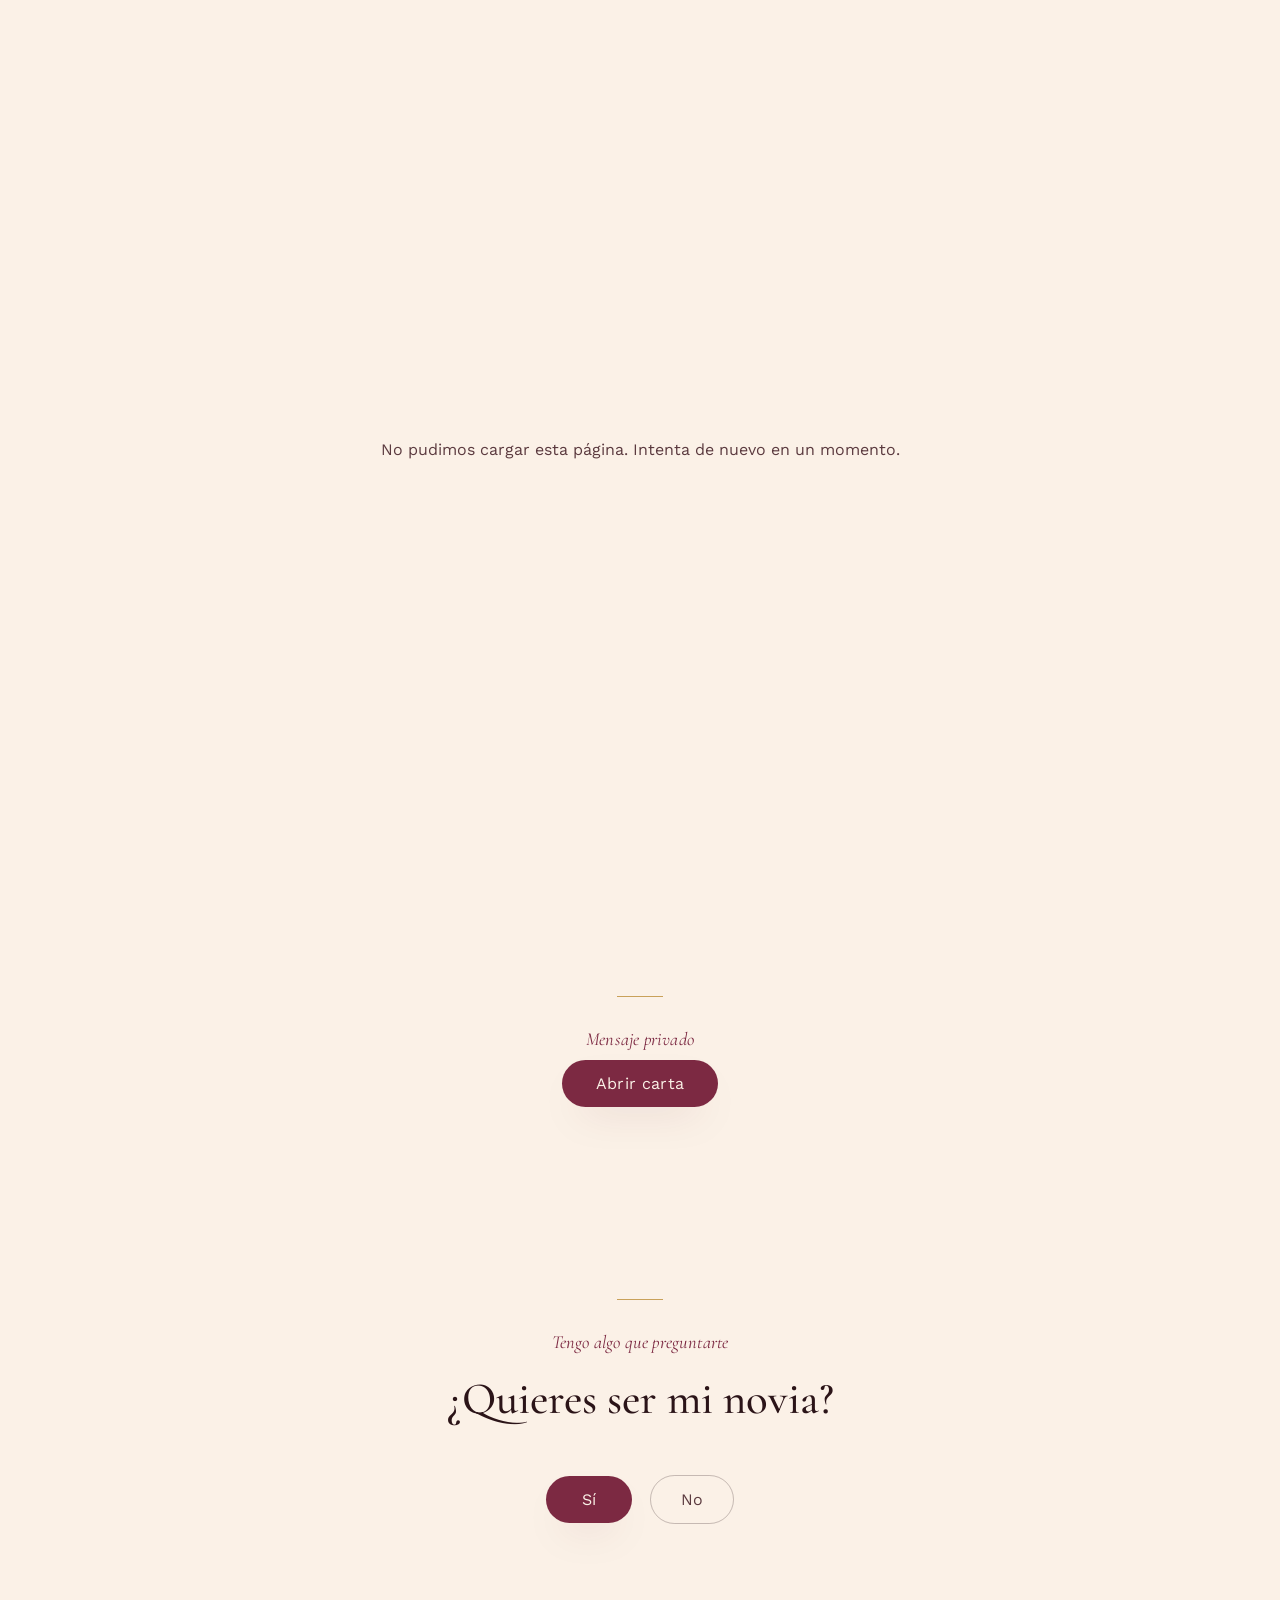
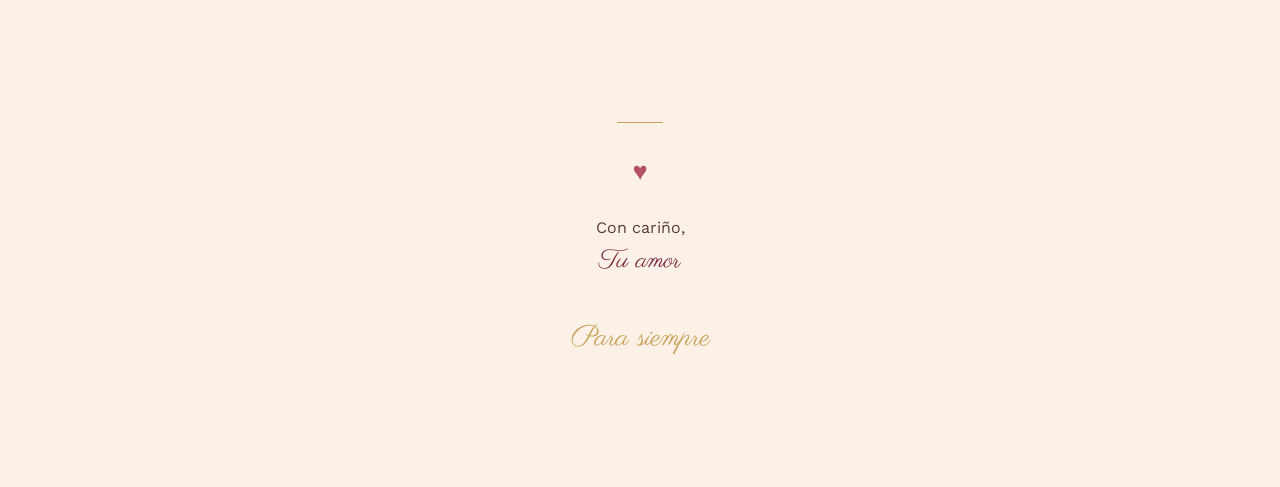
==== public/index.html @ e2615f77 "Primera versión de la página de amor" ====
<!DOCTYPE html>
<html lang="es">
<head>
<meta charset="UTF-8">
<meta name="viewport" content="width=device-width, initial-scale=1, viewport-fit=cover">
<meta name="robots" content="noindex, nofollow">
<title>Para ti</title>
<meta name="description" content="Un regalo hecho con amor.">
<link rel="preconnect" href="https://fonts.googleapis.com">
<link rel="preconnect" href="https://fonts.gstatic.com" crossorigin>
<link href="https://fonts.googleapis.com/css2?family=Cormorant+Garamond:ital,wght@0,400;0,500;0,600;1,500&family=Parisienne&family=Work+Sans:wght@300;400;500;600&display=swap" rel="stylesheet">
<link rel="stylesheet" href="css/style.css">
</head>
<body>

<canvas id="petals-canvas" aria-hidden="true"></canvas>
<canvas id="confetti-canvas" aria-hidden="true"></canvas>

<button id="music-toggle" class="music-toggle" aria-label="Activar música" aria-pressed="false">
  <span class="music-icon">♪</span>
</button>

<div id="loading-screen" class="loading-screen">
  <div class="loading-heart">♥</div>
</div>

<main id="app" class="app" hidden>

  <!-- HERO / SOBRE -->
  <section id="section-hero" class="hero">
    <div class="hero-decor" aria-hidden="true">
      <span class="hero-heart h1">♥</span>
      <span class="hero-heart h2">♥</span>
      <span class="hero-heart h3">♥</span>
    </div>
    <p class="hero-eyebrow" id="hero-greeting">Un regalo para ti</p>
    <h1 class="hero-names">
      <span id="hero-name-love">—</span><span class="amp">&amp;</span><span id="hero-name-you">—</span>
    </h1>
    <button id="envelope-btn" class="envelope" aria-label="Abrir sobre">
      <span class="envelope-body">
        <span class="envelope-flap"></span>
        <span class="envelope-heart">♥</span>
      </span>
      <span class="envelope-label">Toca para abrir</span>
    </button>
  </section>

  <!-- contenido revelado tras abrir el sobre -->
  <div id="reveal-content" class="reveal-content">

    <!-- VIDEO -->
    <section id="section-video" class="section section-video" hidden>
      <div class="section-inner">
        <p class="section-kicker">Nuestra canción</p>
        <div class="video-frame">
          <iframe id="video-frame" src="" title="Video" frameborder="0"
            allow="accelerometer; autoplay; clipboard-write; encrypted-media; gyroscope; picture-in-picture"
            allowfullscreen loading="lazy"></iframe>
        </div>
      </div>
    </section>

    <!-- CARTA PRIVADA -->
    <section id="section-letter" class="section section-letter">
      <div class="section-inner">
        <p class="section-kicker">Mensaje privado</p>
        <button id="letter-open-btn" class="letter-open-btn">Abrir carta</button>
        <div id="letter-body" class="letter-body" hidden>
          <p id="letter-text" class="letter-text"></p>
          <p class="letter-sign">Con amor,<br><span id="letter-signature">—</span></p>
        </div>
      </div>
    </section>

    <!-- GALERÍA -->
    <section id="section-gallery" class="section section-gallery" hidden>
      <div class="section-inner">
        <p class="section-kicker">Nuestros momentos</p>
        <div id="gallery-track" class="gallery-track"></div>
        <div class="gallery-controls">
          <button id="gallery-prev" class="gallery-nav" aria-label="Anterior">‹</button>
          <div id="gallery-dots" class="gallery-dots"></div>
          <button id="gallery-next" class="gallery-nav" aria-label="Siguiente">›</button>
        </div>
      </div>
    </section>

    <!-- LO QUE AMO DE TI -->
    <section id="section-lovelist" class="section section-lovelist" hidden>
      <div class="section-inner">
        <p class="section-kicker">Lo que más amo de <span id="lovelist-name">ti</span></p>
        <ul id="lovelist-items" class="lovelist-items"></ul>
      </div>
    </section>

    <!-- NUESTRO LUGAR -->
    <section id="section-place" class="section section-place" hidden>
      <div class="section-inner section-inner--split">
        <div class="place-text">
          <p class="section-kicker">Dónde empezó todo</p>
          <h2 id="place-title" class="section-title">Nuestro lugar</h2>
          <p id="place-text"></p>
        </div>
        <div class="place-image-wrap">
          <img id="place-image" class="place-image" alt="" />
        </div>
      </div>
    </section>

    <!-- NUESTRA LISTA -->
    <section id="section-bucketlist" class="section section-bucketlist" hidden>
      <div class="section-inner">
        <p class="section-kicker">Cosas por vivir juntos</p>
        <h2 class="section-title">Nuestra lista</h2>
        <ul id="bucketlist-items" class="bucketlist-items"></ul>
      </div>
    </section>

    <!-- VALES DE AMOR -->
    <section id="section-coupons" class="section section-coupons" hidden>
      <div class="section-inner">
        <p class="section-kicker">Nuestros vales de amor</p>
        <h2 class="section-title">Canjéalos cuando quieras</h2>
        <p class="section-note">Cada uno se puede usar una sola vez.</p>
        <div id="coupons-grid" class="coupons-grid"></div>
      </div>
    </section>

    <!-- RULETA -->
    <section id="section-roulette" class="section section-roulette" hidden>
      <div class="section-inner">
        <p class="section-kicker">Para ti</p>
        <h2 class="section-title">La ruleta tiene una pregunta</h2>
        <p class="section-note">Gira… y responde con el corazón</p>
        <div class="roulette-wrap">
          <div class="roulette-pointer" aria-hidden="true">♥</div>
          <div id="roulette-wheel" class="roulette-wheel"></div>
        </div>
        <button id="roulette-spin" class="btn-primary">Girar</button>
        <p class="roulette-hint">Puedes girar las veces que quieras 😉</p>
      </div>
    </section>

    <!-- CONTADOR DE DÍAS -->
    <section id="section-counter" class="section section-counter" hidden>
      <div class="section-inner">
        <p id="counter-label" class="section-kicker">Llevamos juntos</p>
        <div class="counter-numbers" id="counter-numbers"></div>
      </div>
    </section>

    <!-- LA GRAN PREGUNTA -->
    <section id="section-question" class="section section-question" hidden>
      <div class="section-inner">
        <p class="section-kicker">Tengo algo que preguntarte</p>
        <h2 id="question-text" class="question-text">♥</h2>
        <div class="question-buttons">
          <button id="question-yes" class="btn-primary btn-yes">Sí</button>
          <button id="question-no" class="btn-ghost btn-no">No</button>
        </div>
      </div>
    </section>

    <!-- CIERRE -->
    <section id="section-closing" class="section section-closing" hidden>
      <div class="section-inner">
        <span class="closing-heart" aria-hidden="true">♥</span>
        <p id="closing-text" class="closing-text"></p>
        <p class="closing-sign">Con cariño,<br><span id="closing-signature" class="closing-signature-name">—</span></p>
        <p class="closing-forever">Para siempre</p>
      </div>
    </section>

  </div>
</main>

<!-- MODAL genérico (pregunta / vale canjeado) -->
<div id="modal" class="modal" hidden>
  <div class="modal-card">
    <div id="modal-heart" class="modal-heart">♥</div>
    <h3 id="modal-title" class="modal-title"></h3>
    <p id="modal-text" class="modal-text"></p>
    <button id="modal-close" class="btn-primary">Cerrar</button>
  </div>
</div>

<div id="error-screen" class="error-screen" hidden>
  <p>No pudimos cargar esta página. Intenta de nuevo en un momento.</p>
</div>

<script src="js/sound.js"></script>
<script src="js/main.js"></script>
</body>
</html>
---- public/css/style.css ----
/* ==========================================================
   TOKENS
   ========================================================== */
:root{
  --ink:        #2b1418;
  --ink-soft:   #5b3a3f;
  --paper:      #fbf1e7;
  --paper-deep: #f3e3d3;
  --blush:      #eccdd0;
  --blush-soft: #f4e0e0;
  --wine:       #7c2942;
  --wine-deep:  #591d30;
  --rose:       #b45166;
  --gold:       #c9a15a;
  --gold-soft:  #e6cf9c;

  --font-display: 'Cormorant Garamond', serif;
  --font-script:  'Parisienne', cursive;
  --font-body:    'Work Sans', sans-serif;

  --measure: 42rem;
  --radius: 22px;
  --shadow-soft: 0 18px 40px -20px rgba(89, 29, 48, 0.35);
}

*{ box-sizing: border-box; }
html{ scroll-behavior: smooth; }

body{
  margin:0;
  background: var(--paper);
  color: var(--ink);
  font-family: var(--font-body);
  font-weight: 400;
  line-height: 1.6;
  -webkit-font-smoothing: antialiased;
  overflow-x: hidden;
}

img{ max-width:100%; display:block; }
button{ font-family: inherit; cursor:pointer; }
:focus-visible{ outline: 2px solid var(--wine); outline-offset: 3px; }

@media (prefers-reduced-motion: reduce){
  *{ animation-duration: 0.01ms !important; animation-iteration-count: 1 !important; transition-duration: 0.01ms !important; scroll-behavior: auto !important; }
}

/* ==========================================================
   BACKGROUND CANVASES
   ========================================================== */
#petals-canvas{
  position: fixed; inset:0; width:100%; height:100%;
  z-index: 0; pointer-events:none;
}
#confetti-canvas{
  position: fixed; inset:0; width:100%; height:100%;
  z-index: 60; pointer-events:none;
}

/* ==========================================================
   LOADING
   ========================================================== */
.loading-screen{
  position: fixed; inset:0; z-index: 100;
  display:flex; align-items:center; justify-content:center;
  background: var(--paper);
}
.loading-heart{
  font-size: 2.4rem; color: var(--wine);
  animation: pulse 1.1s ease-in-out infinite;
}
@keyframes pulse{
  0%,100%{ transform: scale(0.85); opacity:.6; }
  50%{ transform: scale(1.05); opacity:1; }
}

/* ==========================================================
   MUSIC TOGGLE
   ========================================================== */
.music-toggle{
  position: fixed; top: 18px; right: 18px; z-index: 70;
  width: 46px; height: 46px; border-radius: 50%;
  border: 1px solid rgba(124,41,66,0.25);
  background: rgba(251,241,231,0.85);
  backdrop-filter: blur(6px);
  color: var(--wine);
  font-size: 1.1rem;
  display:flex; align-items:center; justify-content:center;
  box-shadow: var(--shadow-soft);
  transition: transform .2s ease;
}
.music-toggle:active{ transform: scale(0.92); }
.music-toggle[aria-pressed="true"] .music-icon{ animation: sway 1.6s ease-in-out infinite; }
@keyframes sway{ 0%,100%{ transform: rotate(-8deg);} 50%{ transform: rotate(8deg);} }

/* ==========================================================
   APP / SECTIONS
   ========================================================== */
.app{ position: relative; z-index: 1; }

.section{
  padding: 96px 24px;
  position: relative;
}
.section-inner{
  max-width: var(--measure);
  margin: 0 auto;
}
.section-inner--split{
  max-width: 62rem;
  display:grid;
  gap: 40px;
}
@media (min-width: 760px){
  .section-inner--split{ grid-template-columns: 1.1fr 1fr; align-items:center; }
}

.section-kicker{
  font-family: var(--font-display);
  font-style: italic;
  font-size: 1.15rem;
  color: var(--wine);
  margin: 0 0 6px;
  letter-spacing: .01em;
}
.section-title{
  font-family: var(--font-display);
  font-weight: 500;
  font-size: clamp(2rem, 5vw, 2.8rem);
  margin: 0 0 18px;
  color: var(--ink);
}
.section-note{
  color: var(--ink-soft);
  font-size: .95rem;
  margin-top: -8px;
}

.section::before{
  content:"";
  display:block;
  width: 46px; height: 1px;
  background: var(--gold);
  margin: 0 auto 28px;
}
#section-hero::before{ display:none; }

/* reveal-on-scroll */
.reveal{
  opacity: 0;
  transform: translateY(22px);
  transition: opacity .8s ease, transform .8s ease;
}
.reveal.is-visible{ opacity: 1; transform: none; }

/* ==========================================================
   HERO
   ========================================================== */
.hero{
  min-height: 100svh;
  display:flex; flex-direction:column; align-items:center; justify-content:center;
  text-align:center;
  padding: 40px 24px;
  position: relative;
  background:
    radial-gradient(circle at 30% 20%, var(--blush-soft), transparent 55%),
    radial-gradient(circle at 75% 75%, var(--gold-soft) 0%, transparent 45%),
    var(--paper);
}
.hero-decor{ position:absolute; inset:0; pointer-events:none; overflow:hidden; }
.hero-heart{
  position:absolute; color: var(--rose); opacity:.35;
  animation: floaty 6s ease-in-out infinite;
}
.hero-heart.h1{ top:14%; left:12%; font-size:1.6rem; animation-delay:0s; }
.hero-heart.h2{ top:64%; left:80%; font-size:2.2rem; animation-delay:1.4s; }
.hero-heart.h3{ top:78%; left:18%; font-size:1.2rem; animation-delay:.7s; }
@keyframes floaty{ 0%,100%{ transform: translateY(0);} 50%{ transform: translateY(-16px);} }

.hero-eyebrow{
  font-family: var(--font-script);
  font-size: 1.6rem;
  color: var(--wine);
  margin: 0 0 8px;
}
.hero-names{
  font-family: var(--font-display);
  font-weight: 500;
  font-size: clamp(2.6rem, 10vw, 4.4rem);
  margin: 0 0 56px;
  color: var(--ink);
}
.hero-names .amp{
  font-family: var(--font-script);
  color: var(--rose);
  margin: 0 .18em;
  font-size: .8em;
}

.envelope{
  background:none; border:none; padding:0;
  display:flex; flex-direction:column; align-items:center; gap:16px;
}
.envelope-body{
  position: relative;
  width: 132px; height: 92px;
  background: linear-gradient(180deg, var(--wine), var(--wine-deep));
  border-radius: 8px;
  box-shadow: var(--shadow-soft);
  transition: transform .25s ease;
}
.envelope-flap{
  position:absolute; top:0; left:0; right:0;
  height: 0;
  border-left: 66px solid transparent;
  border-right: 66px solid transparent;
  border-top: 52px solid var(--gold-soft);
  transform-origin: top center;
  transition: transform .5s cubic-bezier(.6,-0.2,.3,1.4);
}
.envelope-heart{
  position:absolute; inset:0;
  display:flex; align-items:center; justify-content:center;
  color: var(--gold-soft);
  font-size: 1.3rem;
  transform: translateY(6px);
}
.envelope:active .envelope-body{ transform: scale(0.96); }
.envelope-label{
  font-size: .8rem;
  letter-spacing: .12em;
  text-transform: uppercase;
  color: var(--ink-soft);
}
.envelope.is-open .envelope-flap{ transform: rotateX(180deg); }
.envelope.is-open .envelope-body{
  animation: envelope-pop .5s ease .15s both;
}
@keyframes envelope-pop{
  0%{ transform: scale(1); }
  40%{ transform: scale(1.08) translateY(-6px); }
  100%{ transform: scale(1) translateY(-4px); opacity: 0; }
}

/* ==========================================================
   VIDEO
   ========================================================== */
.video-frame{
  position: relative; width:100%; padding-top:56.25%;
  border-radius: var(--radius); overflow:hidden; box-shadow: var(--shadow-soft);
}
.video-frame iframe{ position:absolute; inset:0; width:100%; height:100%; border:0; }

/* ==========================================================
   LETTER
   ========================================================== */
.section-letter{ text-align:center; }
.letter-open-btn{
  background: var(--wine); color: var(--paper);
  border:none; border-radius: 999px;
  padding: 14px 34px;
  font-size: 1rem; letter-spacing:.02em;
  box-shadow: var(--shadow-soft);
  transition: transform .2s ease, background .2s ease;
}
.letter-open-btn:active{ transform: scale(0.96); }
.letter-body{
  margin-top: 28px;
  background: #fff;
  border: 1px solid var(--paper-deep);
  border-radius: var(--radius);
  padding: 36px 30px;
  text-align: left;
  box-shadow: var(--shadow-soft);
  animation: unfold .55s ease both;
}
@keyframes unfold{
  from{ opacity:0; transform: scaleY(0.85) translateY(-10px); transform-origin: top; }
  to{ opacity:1; transform: none; }
}
.letter-text{
  font-family: var(--font-display);
  font-size: 1.35rem;
  line-height: 1.7;
  color: var(--ink);
  white-space: pre-line;
}
.letter-sign{
  margin-top: 20px;
  font-family: var(--font-script);
  font-size: 1.4rem;
  color: var(--wine);
}

/* ==========================================================
   GALLERY
   ========================================================== */
.section-gallery{ background: var(--blush-soft); }
.gallery-track{
  display:flex; gap:16px; overflow-x:auto; scroll-snap-type:x mandatory;
  padding-bottom: 8px; -webkit-overflow-scrolling:touch; scrollbar-width:none;
}
.gallery-track::-webkit-scrollbar{ display:none; }
.gallery-slide{
  flex: 0 0 78%; scroll-snap-align:center;
  border-radius: var(--radius); overflow:hidden;
  box-shadow: var(--shadow-soft);
  background:#fff;
}
@media (min-width: 640px){ .gallery-slide{ flex-basis: 52%; } }
.gallery-slide img{ width:100%; height: 340px; object-fit:cover; }
.gallery-caption{
  padding: 12px 16px; font-size:.92rem; color: var(--ink-soft);
  font-style: italic; font-family: var(--font-display);
}
.gallery-controls{
  display:flex; align-items:center; justify-content:center; gap:18px;
  margin-top: 18px;
}
.gallery-nav{
  width: 38px; height:38px; border-radius:50%; border:1px solid var(--wine);
  background:transparent; color:var(--wine); font-size:1.2rem;
}
.gallery-dots{ display:flex; gap:7px; }
.gallery-dot{ width:7px; height:7px; border-radius:50%; background: var(--rose); opacity:.35; }
.gallery-dot.is-active{ opacity:1; }

/* ==========================================================
   LOVE LIST
   ========================================================== */
.lovelist-items{ list-style:none; margin:0; padding:0; display:flex; flex-direction:column; gap:14px; }
.lovelist-items li{
  font-family: var(--font-display); font-size: 1.3rem;
  padding-left: 30px; position:relative; color: var(--ink);
}
.lovelist-items li::before{
  content:"♥"; position:absolute; left:0; top:2px; color:var(--rose); font-size:1rem;
}

/* ==========================================================
   PLACE
   ========================================================== */
.section-place p{ color: var(--ink-soft); }
.place-image-wrap{
  border-radius: var(--radius); overflow:hidden; box-shadow: var(--shadow-soft);
  transform: rotate(-2deg);
}
.place-image{ width:100%; height:300px; object-fit:cover; }

/* ==========================================================
   BUCKET LIST
   ========================================================== */
.section-bucketlist{ background: var(--blush-soft); }
.bucketlist-items{ list-style:none; margin:0; padding:0; }
.bucketlist-items li{
  display:flex; align-items:flex-start; gap:12px;
  padding: 12px 0; border-bottom: 1px solid rgba(124,41,66,0.14);
  font-size: 1.05rem;
}
.bucketlist-items li::before{
  content:"○"; color: var(--wine); flex:0 0 auto; margin-top:1px;
}

/* ==========================================================
   COUPONS
   ========================================================== */
.coupons-grid{
  display:grid; grid-template-columns: repeat(auto-fill, minmax(190px,1fr));
  gap: 16px; margin-top: 24px;
}
.coupon{
  background: linear-gradient(160deg, #fff, var(--paper-deep));
  border: 1px dashed var(--gold);
  border-radius: 16px;
  padding: 20px 16px;
  text-align:center;
  display:flex; flex-direction:column; gap:12px; align-items:center;
  transition: transform .2s ease;
}
.coupon-icon{ font-size:1.4rem; color:var(--rose); }
.coupon-text{ font-family: var(--font-display); font-size:1.05rem; }
.coupon-btn{
  border:none; border-radius:999px; padding:8px 18px; font-size:.85rem;
  background: var(--wine); color:var(--paper);
}
.coupon.is-used{ opacity:.5; }
.coupon.is-used .coupon-btn{ background: var(--ink-soft); }
.coupon.is-used .coupon-btn::after{ content:" ✓"; }

/* ==========================================================
   ROULETTE
   ========================================================== */
.section-roulette{ text-align:center; }
.roulette-wrap{
  position: relative; width: 260px; height:260px; margin: 30px auto 26px;
}
.roulette-pointer{
  position:absolute; top:-6px; left:50%; transform: translateX(-50%);
  color: var(--wine); font-size: 1.4rem; z-index:2;
}
.roulette-wheel{
  width:100%; height:100%; border-radius:50%;
  border: 6px solid #fff;
  box-shadow: var(--shadow-soft);
  position: relative; overflow:hidden;
  transition: transform 3.2s cubic-bezier(.15,.75,.2,1);
}
.roulette-slice{
  position:absolute; inset:0;
  display:flex; align-items:flex-start; justify-content:center;
  transform-origin: 50% 50%;
}
.roulette-slice span{
  margin-top: 18px; font-size:.78rem; font-weight:600; color:#fff;
  transform: rotate(90deg);
  max-width: 60px;
}
.roulette-hint{ font-size:.85rem; color: var(--ink-soft); margin-top:14px; }

/* ==========================================================
   COUNTER
   ========================================================== */
.section-counter{ text-align:center; background: var(--wine); color: var(--paper); }
.section-counter .section-kicker{ color: var(--gold-soft); }
.section-counter::before{ background: var(--gold-soft); }
.counter-numbers{
  display:flex; justify-content:center; gap: clamp(10px,4vw,28px); flex-wrap:wrap;
}
.counter-unit{ display:flex; flex-direction:column; align-items:center; min-width: 64px; }
.counter-unit .num{ font-family: var(--font-display); font-size: clamp(2.2rem,7vw,3.4rem); }
.counter-unit .lbl{ font-size:.72rem; letter-spacing:.08em; text-transform:uppercase; opacity:.8; }

/* ==========================================================
   QUESTION
   ========================================================== */
.section-question{ text-align:center; }
.question-text{
  font-family: var(--font-display); font-weight:500;
  font-size: clamp(1.9rem, 6vw, 2.8rem); margin: 0 0 34px;
}
.question-buttons{
  display:flex; gap:18px; justify-content:center; align-items:center; flex-wrap:wrap;
  position: relative; min-height: 60px;
}
.btn-primary{
  background: var(--wine); color: var(--paper); border:none; border-radius:999px;
  padding: 14px 36px; font-size:1rem; box-shadow: var(--shadow-soft);
  transition: transform .2s ease;
}
.btn-primary:active{ transform: scale(.96); }
.btn-ghost{
  background: transparent; color: var(--ink-soft); border: 1px solid rgba(43,20,24,.25);
  border-radius:999px; padding:14px 30px; font-size:1rem;
  position: relative; transition: transform .18s ease;
}
.btn-no.is-dodging{ position: absolute; }

/* ==========================================================
   CLOSING
   ========================================================== */
.section-closing{ text-align:center; }
.closing-heart{ font-size:1.6rem; color:var(--rose); display:block; margin-bottom:18px; }
.closing-text{
  font-family: var(--font-display); font-size:1.4rem; line-height:1.7; white-space:pre-line;
}
.closing-sign{ margin-top:24px; color: var(--ink-soft); }
.closing-signature-name{ font-family: var(--font-script); font-size:1.6rem; color:var(--wine); }
.closing-forever{
  margin-top: 34px; font-family: var(--font-script); font-size:1.8rem; color: var(--gold);
}

/* ==========================================================
   MODAL
   ========================================================== */
.modal{
  position: fixed; inset:0; z-index:80;
  background: rgba(43,20,24,.55);
  display:flex; align-items:center; justify-content:center;
  padding: 24px;
  animation: fade-in .2s ease both;
}
@keyframes fade-in{ from{opacity:0;} to{opacity:1;} }
.modal-card{
  background: var(--paper); border-radius: var(--radius);
  max-width: 380px; width:100%; padding: 34px 28px; text-align:center;
  box-shadow: var(--shadow-soft);
  animation: pop-in .35s cubic-bezier(.3,1.4,.5,1) both;
}
@keyframes pop-in{ from{ transform: scale(.85); opacity:0;} to{ transform:none; opacity:1;} }
.modal-heart{ font-size:2.4rem; color: var(--rose); margin-bottom:12px; }
.modal-title{ font-family: var(--font-display); font-size:1.6rem; margin:0 0 10px; }
.modal-text{ color: var(--ink-soft); margin: 0 0 22px; }

.error-screen{
  position: fixed; inset:0; z-index:90; background: var(--paper);
  display:flex; align-items:center; justify-content:center; padding: 24px; text-align:center;
  color: var(--ink-soft); font-family: var(--font-body);
}
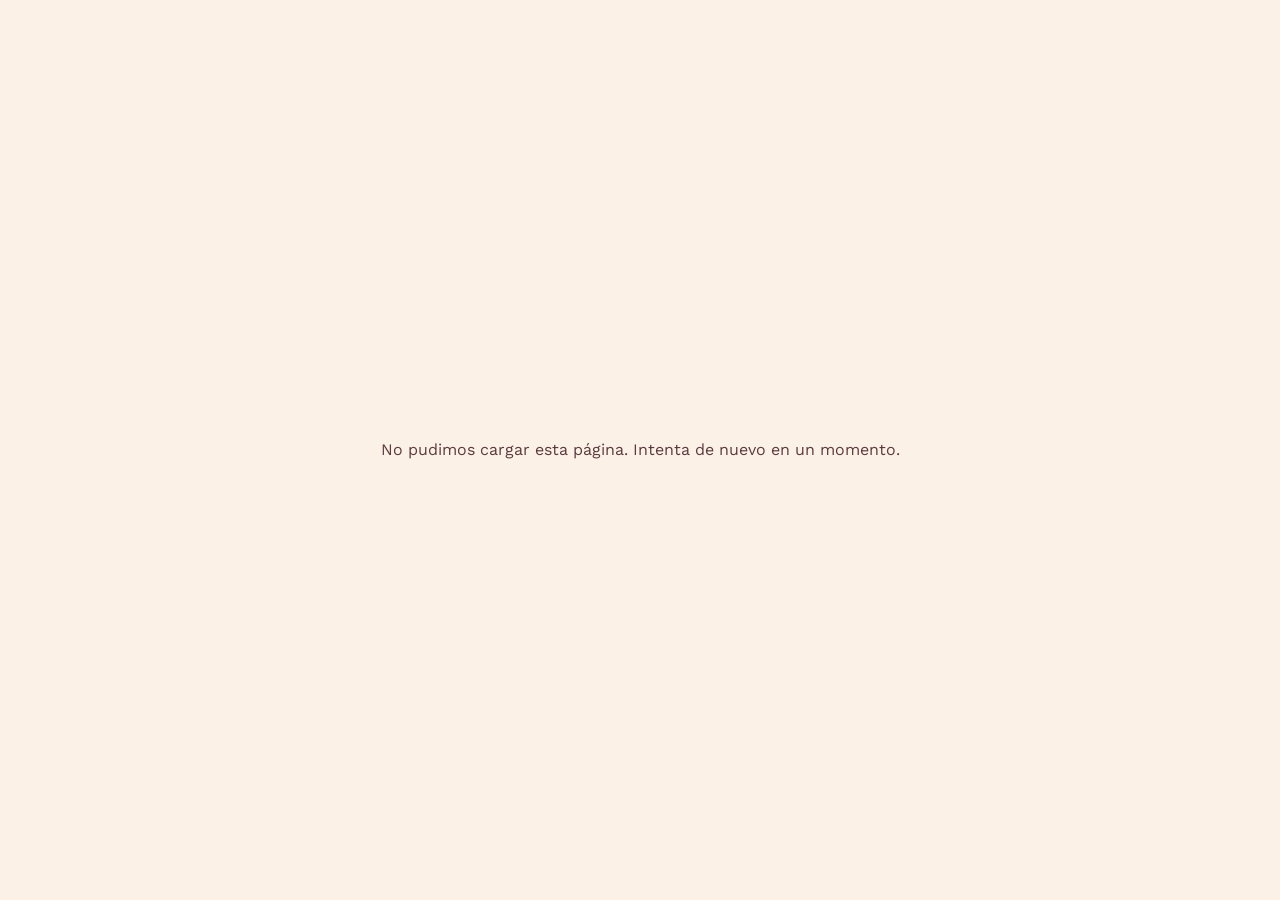
==== commit 87d8c157: "Reemplaza video de YouTube por audio propio, arregla scroll y cache" ====
--- a/public/index.html
+++ b/public/index.html
@@ -47,17 +47,14 @@
   </section>
 
   <!-- contenido revelado tras abrir el sobre -->
-  <div id="reveal-content" class="reveal-content">
+  <div id="reveal-content" class="reveal-content" hidden>
 
-    <!-- VIDEO -->
-    <section id="section-video" class="section section-video" hidden>
+    <!-- NUESTRA CANCIÓN (audio) -->
+    <section id="section-song" class="section section-song" hidden>
       <div class="section-inner">
         <p class="section-kicker">Nuestra canción</p>
-        <div class="video-frame">
-          <iframe id="video-frame" src="" title="Video" frameborder="0"
-            allow="accelerometer; autoplay; clipboard-write; encrypted-media; gyroscope; picture-in-picture"
-            allowfullscreen loading="lazy"></iframe>
-        </div>
+        <div class="song-note" aria-hidden="true">♫</div>
+        <audio id="song-audio" preload="none"></audio>
       </div>
     </section>
 
--- a/public/css/style.css
+++ b/public/css/style.css
@@ -83,6 +83,7 @@
   border: 1px solid rgba(124,41,66,0.25);
   background: rgba(251,241,231,0.85);
   backdrop-filter: blur(6px);
+  -webkit-backdrop-filter: blur(6px);
   color: var(--wine);
   font-size: 1.1rem;
   display:flex; align-items:center; justify-content:center;
@@ -243,13 +244,18 @@
 }
 
 /* ==========================================================
-   VIDEO
-   ========================================================== */
-.video-frame{
-  position: relative; width:100%; padding-top:56.25%;
-  border-radius: var(--radius); overflow:hidden; box-shadow: var(--shadow-soft);
-}
-.video-frame iframe{ position:absolute; inset:0; width:100%; height:100%; border:0; }
+   NUESTRA CANCIÓN (audio)
+   ========================================================== */
+.section-song{ text-align:center; }
+.song-note{
+  font-size:2.6rem; color: var(--wine); opacity:.85;
+  animation: song-note-float 2.4s ease-in-out infinite;
+}
+@keyframes song-note-float{
+  0%, 100% { transform: translateY(0) rotate(-4deg); }
+  50% { transform: translateY(-8px) rotate(4deg); }
+}
+
 
 /* ==========================================================
    LETTER
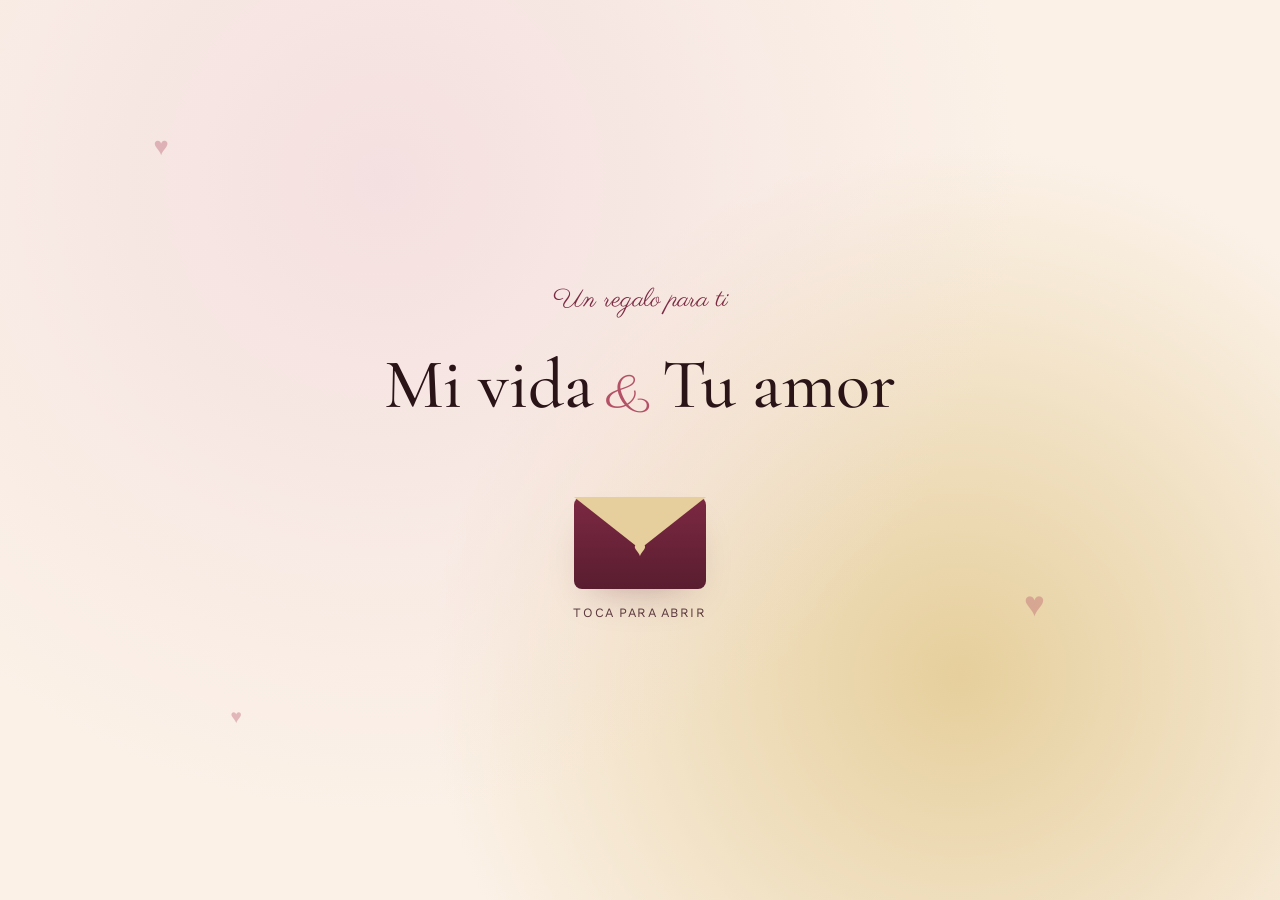
==== commit 1db11323: "Ruleta: muestra la pregunta completa con Si/No al girar, como la referencia" ====
--- a/public/index.html
+++ b/public/index.html
@@ -54,7 +54,7 @@
       <div class="section-inner">
         <p class="section-kicker">Nuestra canción</p>
         <div class="song-note" aria-hidden="true">♫</div>
-        <audio id="song-audio" preload="none"></audio>
+        <audio id="song-audio" preload="metadata"></audio>
       </div>
     </section>
 
@@ -136,6 +136,17 @@
         </div>
         <button id="roulette-spin" class="btn-primary">Girar</button>
         <p class="roulette-hint">Puedes girar las veces que quieras 😉</p>
+
+        <div id="roulette-result" class="roulette-result" hidden>
+          <p class="section-kicker">La ruleta decidió</p>
+          <p id="roulette-result-label" class="roulette-result-label"></p>
+          <h3 id="roulette-result-question" class="question-text roulette-result-question"></h3>
+          <div class="question-buttons">
+            <button id="roulette-yes" class="btn-primary btn-yes">Sí</button>
+            <button id="roulette-no" class="btn-ghost btn-no">No</button>
+          </div>
+          <button id="roulette-again" type="button" class="roulette-again-link">↻ Girar de nuevo</button>
+        </div>
       </div>
     </section>
 
--- a/public/css/style.css
+++ b/public/css/style.css
@@ -26,6 +26,14 @@
 *{ box-sizing: border-box; }
 html{ scroll-behavior: smooth; }
 
+/* El atributo hidden de HTML se puede pisar por cualquier regla propia
+   que ponga display en ese mismo elemento (ej. .modal{ display:flex }),
+   porque el navegador aplica ESA regla de "hidden -> display:none" como
+   estilo de user-agent, de menor prioridad que cualquier CSS del sitio.
+   Sin esta línea, elementos como #modal (que usa display:flex para
+   centrarse) se quedan visibles aunque JS les ponga hidden=true. */
+[hidden]{ display: none !important; }
+
 body{
   margin:0;
   background: var(--paper);
@@ -64,11 +72,15 @@
   position: fixed; inset:0; z-index: 100;
   display:flex; align-items:center; justify-content:center;
   background: var(--paper);
-}
+  transition: opacity .5s ease;
+}
+.loading-screen.is-hiding{ opacity: 0; }
 .loading-heart{
   font-size: 2.4rem; color: var(--wine);
   animation: pulse 1.1s ease-in-out infinite;
 }
+.app{ opacity: 0; transition: opacity .6s ease; }
+.app.is-visible{ opacity: 1; }
 @keyframes pulse{
   0%,100%{ transform: scale(0.85); opacity:.6; }
   50%{ transform: scale(1.05); opacity:1; }
@@ -78,7 +90,10 @@
    MUSIC TOGGLE
    ========================================================== */
 .music-toggle{
-  position: fixed; top: 18px; right: 18px; z-index: 70;
+  position: fixed; z-index: 70;
+  /* respeta el notch / Dynamic Island / cámara en isla en Android */
+  top: max(18px, env(safe-area-inset-top));
+  right: max(18px, env(safe-area-inset-right));
   width: 46px; height: 46px; border-radius: 50%;
   border: 1px solid rgba(124,41,66,0.25);
   background: rgba(251,241,231,0.85);
@@ -100,7 +115,7 @@
 .app{ position: relative; z-index: 1; }
 
 .section{
-  padding: 96px 24px;
+  padding: 96px max(24px, env(safe-area-inset-right)) 96px max(24px, env(safe-area-inset-left));
   position: relative;
 }
 .section-inner{
@@ -158,10 +173,13 @@
    HERO
    ========================================================== */
 .hero{
+  /* fallback para navegadores sin soporte de svh (Android/WebView viejos) */
+  min-height: 100vh;
   min-height: 100svh;
   display:flex; flex-direction:column; align-items:center; justify-content:center;
   text-align:center;
-  padding: 40px 24px;
+  padding: max(40px, env(safe-area-inset-top)) max(24px, env(safe-area-inset-right))
+           40px max(24px, env(safe-area-inset-left));
   position: relative;
   background:
     radial-gradient(circle at 30% 20%, var(--blush-soft), transparent 55%),
@@ -423,6 +441,19 @@
 }
 .roulette-hint{ font-size:.85rem; color: var(--ink-soft); margin-top:14px; }
 
+.roulette-result{
+  margin-top: 34px; padding-top: 30px; border-top: 1px solid var(--paper-deep);
+  animation: unfold .5s ease both;
+}
+.roulette-result-label{
+  font-family: var(--font-script); font-size: 1.6rem; color: var(--wine); margin: 4px 0 18px;
+}
+.roulette-result-question{ margin-bottom: 26px; }
+.roulette-again-link{
+  background:none; border:none; color: var(--ink-soft); font-size:.85rem;
+  margin-top: 22px; text-decoration: underline; text-underline-offset: 3px;
+}
+
 /* ==========================================================
    COUNTER
    ========================================================== */
@@ -482,7 +513,8 @@
   position: fixed; inset:0; z-index:80;
   background: rgba(43,20,24,.55);
   display:flex; align-items:center; justify-content:center;
-  padding: 24px;
+  padding: max(24px, env(safe-area-inset-top)) max(24px, env(safe-area-inset-right))
+           max(24px, env(safe-area-inset-bottom)) max(24px, env(safe-area-inset-left));
   animation: fade-in .2s ease both;
 }
 @keyframes fade-in{ from{opacity:0;} to{opacity:1;} }
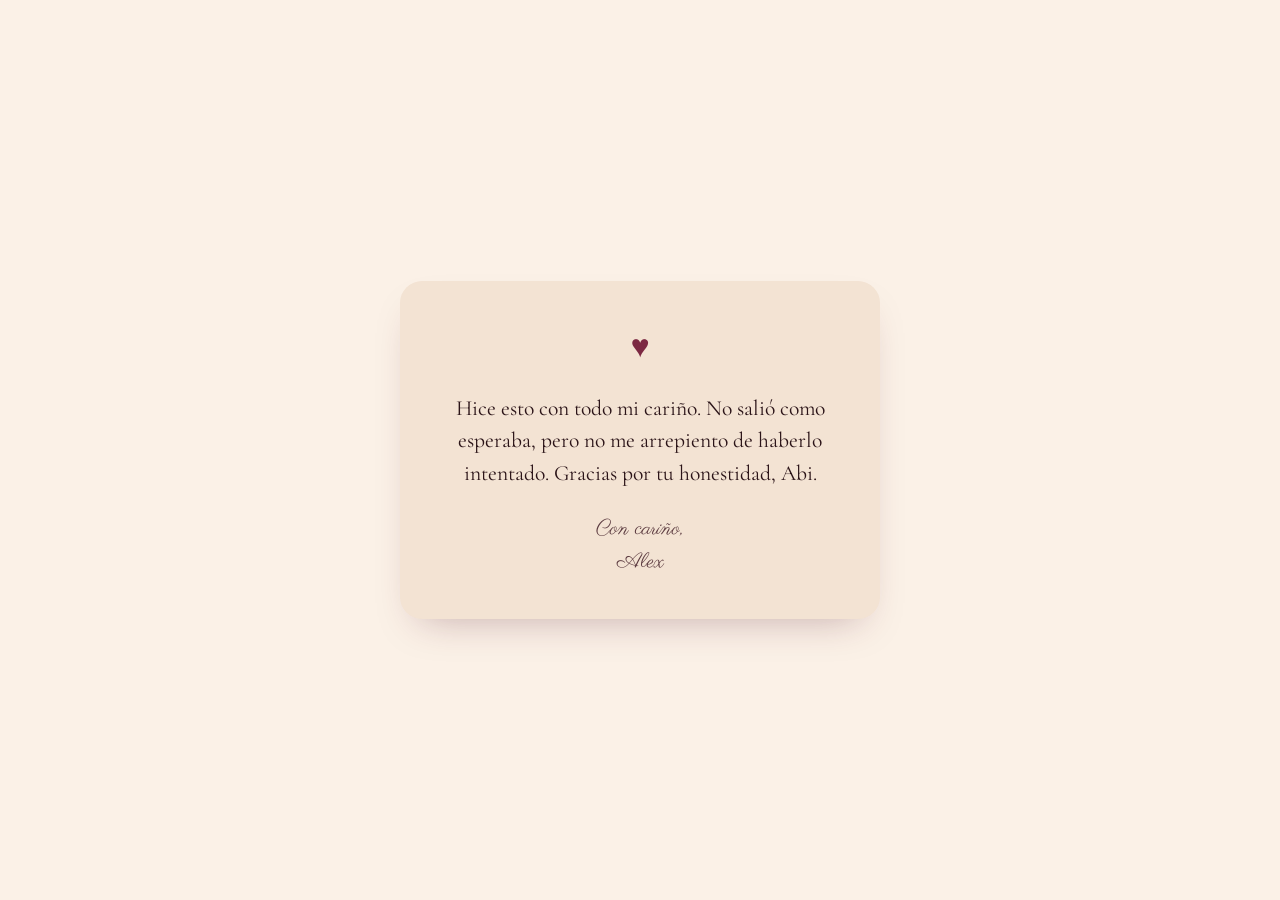
==== commit 21c89ddd: "Actualización: página cerrada/finalizada" ====
--- a/public/index.html
+++ b/public/index.html
@@ -23,6 +23,16 @@
 <div id="loading-screen" class="loading-screen">
   <div class="loading-heart">♥</div>
 </div>
+
+<!-- PANTALLA DE CIERRE: si LOCKED.enabled es true en main.js, esta es la
+     única pantalla que se muestra; el resto de la página no se carga. -->
+<section id="locked-screen" class="locked-screen" hidden>
+  <div class="locked-card">
+    <span class="locked-heart" aria-hidden="true">♥</span>
+    <p id="locked-message" class="locked-message"></p>
+    <p class="locked-sign">Con cariño,<br><span id="locked-signature">—</span></p>
+  </div>
+</section>
 
 <main id="app" class="app" hidden>
 
--- a/public/css/style.css
+++ b/public/css/style.css
@@ -84,6 +84,43 @@
 @keyframes pulse{
   0%,100%{ transform: scale(0.85); opacity:.6; }
   50%{ transform: scale(1.05); opacity:1; }
+}
+
+/* ==========================================================
+   LOCKED / CIERRE
+   ========================================================== */
+.locked-screen{
+  position: fixed; inset:0; z-index: 90;
+  display:flex; align-items:center; justify-content:center;
+  background: var(--paper);
+  padding: 1.5rem;
+  opacity: 0; transition: opacity .6s ease;
+}
+.locked-screen.is-visible{ opacity: 1; }
+.locked-card{
+  max-width: 30rem;
+  text-align: center;
+  padding: 2.5rem 2rem;
+  border-radius: var(--radius);
+  background: var(--paper-deep);
+  box-shadow: var(--shadow-soft);
+}
+.locked-heart{
+  display:block; font-size: 2rem; color: var(--wine);
+  margin-bottom: 1.25rem;
+}
+.locked-message{
+  font-family: var(--font-display);
+  font-size: 1.35rem;
+  line-height: 1.5;
+  color: var(--ink);
+  margin: 0 0 1.5rem;
+}
+.locked-sign{
+  font-family: var(--font-script);
+  font-size: 1.3rem;
+  color: var(--ink-soft);
+  margin: 0;
 }
 
 /* ==========================================================
